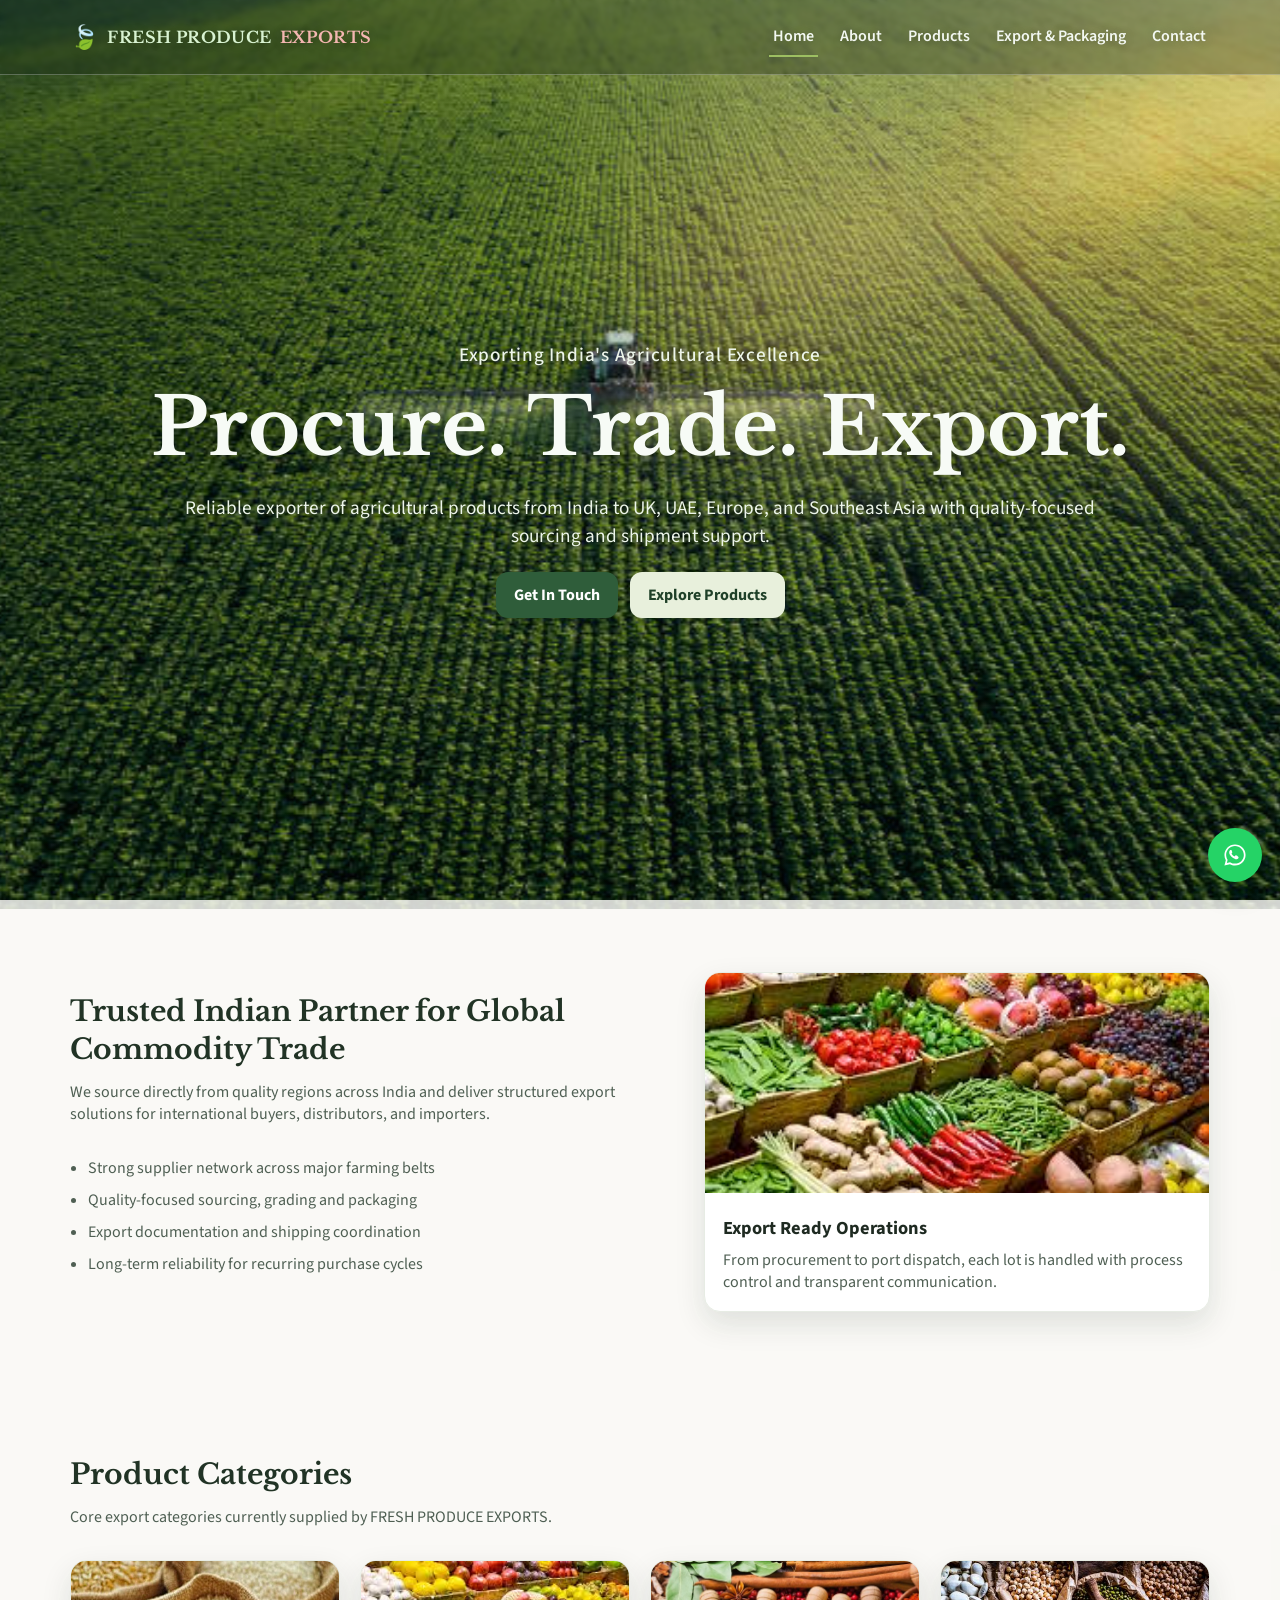
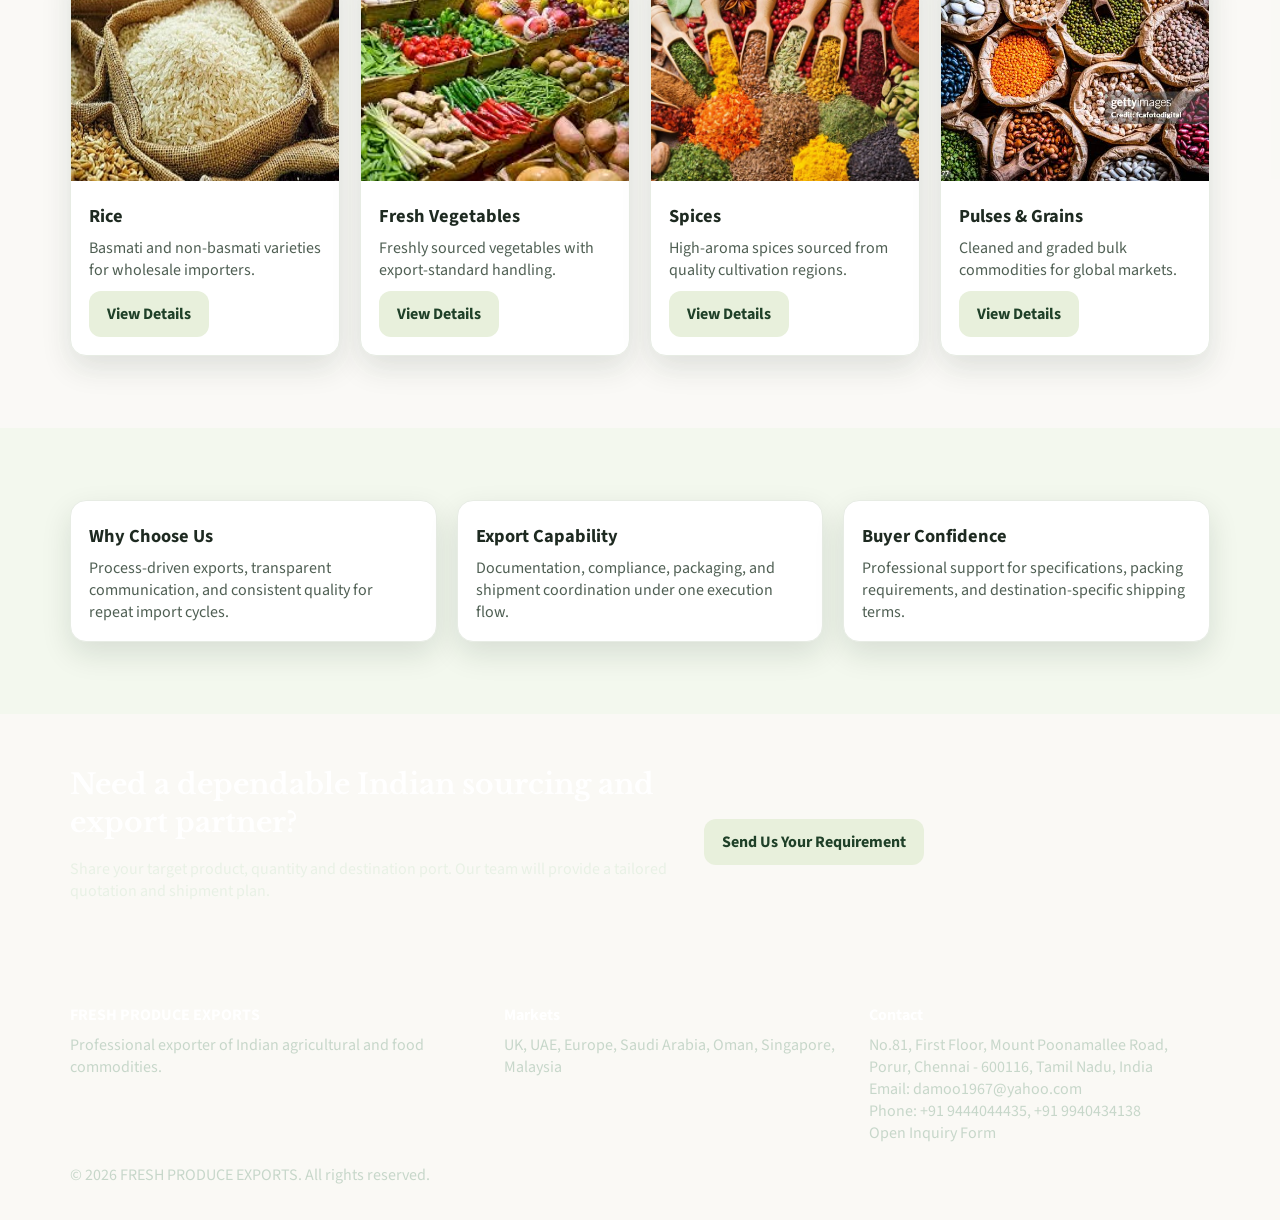
==== index.html @ 6c0fde89 "Initial commit - static export website" ====
﻿<!doctype html>
<html lang="en">
<head>
  <meta charset="utf-8" />
  <meta name="viewport" content="width=device-width, initial-scale=1" />
  <title>FRESH PRODUCE EXPORTS | Agricultural Exporter from India</title>
  <meta name="description" content="FRESH PRODUCE EXPORTS is a reliable Indian exporter of rice, vegetables, spices, pulses and grains to global markets." />
  <link rel="preconnect" href="https://fonts.googleapis.com" />
  <link rel="preconnect" href="https://fonts.gstatic.com" crossorigin />
  <link href="https://fonts.googleapis.com/css2?family=Libre+Baskerville:wght@400;700&family=Source+Sans+3:wght@400;600;700&display=swap" rel="stylesheet" />
  <link rel="stylesheet" href="styles.css" />
</head>
<body class="home-page">
  <header class="topbar">
    <div class="container nav-wrap">
      <a class="brand" href="index.html">FRESH PRODUCE <span>EXPORTS</span></a>
      <button class="menu-btn" type="button" aria-label="Open navigation">Menu</button>
      <nav class="nav-links">
        <a href="index.html">Home</a>
        <a href="about.html">About</a>
        <a href="products.html">Products</a>
        <a href="export-packaging.html">Export & Packaging</a>
        <a href="contact.html">Contact</a>
      </nav>
    </div>
  </header>

  <section class="hero cover-hero">
    <div class="container hero-content">
      <p class="cover-kicker">Exporting India's Agricultural Excellence</p>
      <h1>Procure. Trade. Export.</h1>
      <p>Reliable exporter of agricultural products from India to UK, UAE, Europe, and Southeast Asia with quality-focused sourcing and shipment support.</p>
      <div class="hero-cta">
        <a class="btn btn-primary" href="contact.html">Get In Touch</a>
        <a class="btn btn-soft" href="#home-content">Explore Products</a>
      </div>
    </div>
  </section>

  <section id="home-content" class="section reveal">
    <div class="container split">
      <div>
        <h2 class="section-title">Trusted Indian Partner for Global Commodity Trade</h2>
        <p class="section-subtitle">We source directly from quality regions across India and deliver structured export solutions for international buyers, distributors, and importers.</p>
        <ul class="list">
          <li>Strong supplier network across major farming belts</li>
          <li>Quality-focused sourcing, grading and packaging</li>
          <li>Export documentation and shipping coordination</li>
          <li>Long-term reliability for recurring purchase cycles</li>
        </ul>
      </div>
      <div class="card">
        <img src="source image- product categories/comon vegetables image.jpg" alt="Indian agricultural produce preparation" />
        <div class="card-body">
          <h3>Export Ready Operations</h3>
          <p>From procurement to port dispatch, each lot is handled with process control and transparent communication.</p>
        </div>
      </div>
    </div>
  </section>

  <section class="section reveal" id="categories">
    <div class="container">
      <h2 class="section-title">Product Categories</h2>
      <p class="section-subtitle">Core export categories currently supplied by FRESH PRODUCE EXPORTS.</p>
      <div class="grid grid-4">
        <article class="card">
          <img src="source image- product categories/comon rice image.jpg" alt="Rice category" />
          <div class="card-body"><h3>Rice</h3><p>Basmati and non-basmati varieties for wholesale importers.</p><p style="margin-top:10px"><a class="btn btn-soft" href="rice.html">View Details</a></p></div>
        </article>
        <article class="card">
          <img src="source image- product categories/comon vegetables image.jpg" alt="Fresh vegetables category" />
          <div class="card-body"><h3>Fresh Vegetables</h3><p>Freshly sourced vegetables with export-standard handling.</p><p style="margin-top:10px"><a class="btn btn-soft" href="fresh-vegetables.html">View Details</a></p></div>
        </article>
        <article class="card">
          <img src="source image- product categories/comon spice images.jpg" alt="Spices category" />
          <div class="card-body"><h3>Spices</h3><p>High-aroma spices sourced from quality cultivation regions.</p><p style="margin-top:10px"><a class="btn btn-soft" href="spices.html">View Details</a></p></div>
        </article>
        <article class="card">
          <img src="source image- product categories/comon pules images.jpg" alt="Pulses and grains category" />
          <div class="card-body"><h3>Pulses &amp; Grains</h3><p>Cleaned and graded bulk commodities for global markets.</p><p style="margin-top:10px"><a class="btn btn-soft" href="pulses-grains.html">View Details</a></p></div>
        </article>
      </div>
    </div>
  </section>

  <section class="section reveal" style="background:#f3f8ee">
    <div class="container grid grid-3">
      <article class="card"><div class="card-body"><h3>Why Choose Us</h3><p>Process-driven exports, transparent communication, and consistent quality for repeat import cycles.</p></div></article>
      <article class="card"><div class="card-body"><h3>Export Capability</h3><p>Documentation, compliance, packaging, and shipment coordination under one execution flow.</p></div></article>
      <article class="card"><div class="card-body"><h3>Buyer Confidence</h3><p>Professional support for specifications, packing requirements, and destination-specific shipping terms.</p></div></article>
    </div>
  </section>

  <section class="cta-band reveal">
    <div class="container split">
      <div>
        <h2 class="section-title" style="color:#fff">Need a dependable Indian sourcing and export partner?</h2>
        <p>Share your target product, quantity and destination port. Our team will provide a tailored quotation and shipment plan.</p>
      </div>
      <div>
        <a class="btn btn-soft" href="contact.html">Send Us Your Requirement</a>
      </div>
    </div>
  </section>

  <footer class="footer reveal">
    <div class="container footer-grid">
      <div>
        <h4>FRESH PRODUCE EXPORTS</h4>
        <p>Professional exporter of Indian agricultural and food commodities.</p>
      </div>
      <div>
        <h4>Markets</h4>
        <p>UK, UAE, Europe, Saudi Arabia, Oman, Singapore, Malaysia</p>
      </div>
      <div>
        <h4>Contact</h4><p>No.81, First Floor, Mount Poonamallee Road, Porur, Chennai - 600116, Tamil Nadu, India</p><p>Email: <a href="mailto:damoo1967@yahoo.com">damoo1967@yahoo.com</a></p><p>Phone: <a href="tel:+919444044435">+91 9444044435</a>, <a href="tel:+919940434138">+91 9940434138</a></p><p><a href="contact.html">Open Inquiry Form</a></p>
      </div>
    </div>
    <div class="container" style="margin-top:20px"><p class="muted">&copy; <span class="js-year"></span> FRESH PRODUCE EXPORTS. All rights reserved.</p></div>
  </footer>

  <script src="script.js"></script>
</body>
</html>
---- styles.css ----
﻿:root {
  --primary: #2f5d3a;
  --primary-dark: #1f4028;
  --accent: #9dbf62;
  --earth: #7f6848;
  --sand: #f3efe6;
  --text: #1e2a21;
  --muted: #5e6b60;
  --white: #ffffff;
  --shadow: 0 12px 30px rgba(18, 42, 26, 0.12);
}

* {
  box-sizing: border-box;
}

html {
  scroll-behavior: smooth;
}

body {
  margin: 0;
  font-family: "Source Sans 3", "Segoe UI", sans-serif;
  color: var(--text);
  background: #faf9f5;
  position: relative;
  --scroll-blur: 0;
  --scroll-tint: 0;
}

body::before {
  content: "";
  position: fixed;
  inset: 0;
  z-index: -2;
  background-image: url("assets/background photo.jpg");
  background-size: cover;
  background-position: center;
  background-repeat: no-repeat;
  filter: blur(calc(var(--scroll-blur) * 1px));
  transform: scale(1.02);
}

body::after {
  content: "";
  position: fixed;
  inset: 0;
  z-index: -1;
  background: rgba(10, 24, 14, var(--scroll-tint));
}
img {
  max-width: 100%;
  display: block;
}

a {
  color: inherit;
  text-decoration: none;
}

.container {
  width: min(1140px, 92%);
  margin: 0 auto;
}

.section {
  padding: 72px 0;
}

.section-title {
  font-family: "Libre Baskerville", Georgia, serif;
  font-size: clamp(1.6rem, 2.2vw, 2.2rem);
  line-height: 1.35;
  margin: 0 0 12px;
}

.section-subtitle {
  color: var(--muted);
  margin: 0 0 32px;
}

.topbar {
  position: sticky;
  top: 0;
  z-index: 40;
  background: rgba(255, 255, 255, 0.94);
  backdrop-filter: blur(8px);
  border-bottom: 1px solid #e6ebdf;
}

.nav-wrap {
  display: flex;
  align-items: center;
  justify-content: space-between;
  min-height: 74px;
  gap: 18px;
}

.brand {
  font-family: "Libre Baskerville", Georgia, serif;
  display: inline-flex;
  align-items: center;
  gap: 8px;
  color: #2f7d32;
  font-weight: 700;
  letter-spacing: 0.4px;
}

.brand::before {
  content: "🍃";
  font-size: 1.45em;
  line-height: 1;
}

.brand span {
  color: #c53a2f;
}

.nav-links {
  display: flex;
  gap: 18px;
  align-items: center;
}

.nav-links a {
  padding: 8px 4px;
  color: #2f4435;
  font-weight: 600;
  border-bottom: 2px solid transparent;
}

.nav-links a.active,
.nav-links a:hover {
  border-color: var(--accent);
  color: var(--primary-dark);
}

.menu-btn {
  display: none;
  border: 1px solid #d8dfd3;
  background: #fff;
  border-radius: 10px;
  padding: 7px 10px;
  cursor: pointer;
}

.btn {
  display: inline-block;
  padding: 12px 18px;
  border-radius: 12px;
  font-weight: 700;
  transition: 0.2s ease;
}

.btn-primary {
  background: var(--primary);
  color: var(--white);
}

.btn-primary:hover {
  background: var(--primary-dark);
}

.btn-soft {
  background: #e8f0dc;
  color: var(--primary-dark);
}

.hero {
  position: relative;
  min-height: 78vh;
  display: grid;
  place-items: center;
  isolation: isolate;
  color: #fff;
}

.hero::before {
  content: "";
  position: absolute;
  inset: 0;
  background: linear-gradient(rgba(10, 20, 14, 0.16), rgba(10, 20, 14, 0.12));
  z-index: -1;
}

.hero-content {
  text-align: left;
  padding: 80px 0;
}

.hero h1 {
  font-family: "Libre Baskerville", Georgia, serif;
  font-size: clamp(2rem, 4.2vw, 3.7rem);
  line-height: 1.18;
  max-width: 840px;
  margin: 0 0 16px;
}

.hero p {
  max-width: 720px;
  color: #e9efe6;
  font-size: clamp(1rem, 1.8vw, 1.2rem);
}

.hero-cta {
  margin-top: 22px;
  display: flex;
  flex-wrap: wrap;
  gap: 12px;
}

.grid {
  display: grid;
  gap: 20px;
}

.grid-2 {
  grid-template-columns: repeat(2, minmax(0, 1fr));
}

.grid-3 {
  grid-template-columns: repeat(3, minmax(0, 1fr));
}

.grid-4 {
  grid-template-columns: repeat(4, minmax(0, 1fr));
}

.card {
  background: #fff;
  border: 1px solid #e7ece4;
  border-radius: 16px;
  overflow: hidden;
  box-shadow: var(--shadow);
}

.card-body {
  padding: 18px;
}

.card h3 {
  margin: 4px 0 8px;
  font-size: 1.15rem;
}

.card p {
  margin: 0;
  color: var(--muted);
}

.card img {
  width: 100%;
  height: 220px;
  object-fit: cover;
}

.split {
  display: grid;
  grid-template-columns: 1.2fr 1fr;
  gap: 26px;
  align-items: center;
}

.list {
  padding-left: 18px;
  color: var(--muted);
}

.list li {
  margin: 10px 0;
}

.pill-row {
  display: flex;
  flex-wrap: wrap;
  gap: 10px;
}

.pill {
  border: 1px solid #d8e5d2;
  background: #f6faef;
  color: #2f503a;
  padding: 8px 12px;
  border-radius: 100px;
  font-weight: 600;
}

.cta-band {
  background: linear-gradient(112deg, #2f5d3a 0%, #4e7a42 52%, #789b4c 100%);
  color: #fff;
  padding: 52px 0;
}

.cta-band p {
  color: #e8f1e5;
}

table {
  width: 100%;
  border-collapse: collapse;
  background: #fff;
  border: 1px solid #e4ebdf;
  border-radius: 12px;
  overflow: hidden;
}

th, td {
  text-align: left;
  padding: 12px;
  border-bottom: 1px solid #edf2e9;
  font-size: 0.96rem;
}

th {
  background: #f2f7eb;
  color: #2a4934;
}

.world-map {
  background: linear-gradient(180deg, #f4f8f0 0%, #e6efe0 100%);
  border: 1px solid #d8e7d1;
  border-radius: 16px;
  padding: 18px;
}

.contact-wrap {
  display: grid;
  gap: 22px;
  grid-template-columns: 1fr 1.05fr;
}

form {
  background: #fff;
  border: 1px solid #e2eadd;
  border-radius: 16px;
  padding: 20px;
  box-shadow: var(--shadow);
}

.field {
  margin-bottom: 14px;
}

label {
  display: block;
  margin-bottom: 6px;
  font-weight: 600;
}

input, textarea, select {
  width: 100%;
  border: 1px solid #cfd9cb;
  border-radius: 10px;
  padding: 11px 12px;
  font: inherit;
}

textarea {
  min-height: 120px;
  resize: vertical;
}

.footer {
  background: #152c1e;
  color: #dde8df;
  padding: 34px 0;
}

.footer-grid {
  display: grid;
  gap: 24px;
  grid-template-columns: 1.2fr 1fr 1fr;
}

.footer h4 {
  margin: 0 0 8px;
  color: #fff;
}

.footer p,
.footer a {
  color: #c7d7ca;
  margin: 0;
}

.muted {
  color: var(--muted);
}

@media (max-width: 980px) {
  .grid-4 {
    grid-template-columns: repeat(2, minmax(0, 1fr));
  }

  .grid-3 {
    grid-template-columns: repeat(2, minmax(0, 1fr));
  }

  .split,
  .contact-wrap,
  .footer-grid {
    grid-template-columns: 1fr;
  }
}

@media (max-width: 980px) {
  .cover-hero h1 {
    white-space: normal;
  }
}

@media (max-width: 740px) {
  .menu-btn {
    display: block;
  }

  .nav-links {
    position: absolute;
    left: 0;
    right: 0;
    top: 74px;
    background: #fff;
    border-bottom: 1px solid #dde6d8;
    display: none;
    flex-direction: column;
    padding: 14px;
    align-items: flex-start;
  }

  .nav-links.open {
    display: flex;
  }

  .grid-4,
  .grid-3,
  .grid-2 {
    grid-template-columns: 1fr;
  }

  .hero {
    min-height: 72vh;
  }
}






/* Home cover hero + scroll transitions */
.home-page .topbar {
  position: fixed;
  width: 100%;
  background: rgba(18, 34, 24, 0.14);
  border-bottom: 1px solid rgba(255, 255, 255, 0.22);
  backdrop-filter: blur(2px);
  transition: background 0.35s ease, border-color 0.35s ease;
}

.home-page .topbar .brand {
  color: #d9f3d2;
  text-shadow: 0 1px 10px rgba(0, 0, 0, 0.22);
}

.home-page .topbar .brand span {
  color: #f3b6b1;
  text-shadow: 0 1px 10px rgba(0, 0, 0, 0.22);
}

.home-page .topbar .brand::before {
  color: #e6f8df;
  text-shadow: 0 1px 10px rgba(0, 0, 0, 0.22);
}

.home-page .topbar .nav-links a {
  color: #f6fff6;
}

.home-page .topbar.scrolled-nav {
  background: rgba(255, 255, 255, 0.95);
  border-bottom: 1px solid #dde6d8;
  backdrop-filter: blur(8px);
}

.home-page .topbar.scrolled-nav .brand {
  color: #2f7d32;
}

.home-page .topbar.scrolled-nav .brand span {
  color: #c53a2f;
}

.home-page .topbar.scrolled-nav .brand::before {
  color: #2f7d32;
}

.home-page .topbar.scrolled-nav .nav-links a {
  color: #2f4435;
}

.cover-hero {
  min-height: 100vh;
}

.cover-hero .hero-content {
  text-align: center;
  padding-top: 160px;
  padding-bottom: 120px;
}

.cover-kicker {
  letter-spacing: 0.04em;
  text-transform: none;
  font-size: 1.55rem;
  font-weight: 500;
  color: #f0f7ed;
  margin-bottom: 12px;
}

.cover-hero h1 {
  font-size: clamp(2.5rem, 6.2vw, 5.6rem);
  margin: 0 auto 16px;
  text-shadow: 0 10px 30px rgba(0, 0, 0, 0.32);
  text-align: center;
  width: 100%;
  max-width: none;
  white-space: nowrap;
}

.cover-hero p {
  max-width: 980px;
  margin-left: auto;
  margin-right: auto;
}

.cover-hero .hero-cta {
  justify-content: center;
}

.reveal {
  opacity: 0;
  transform: translateY(34px);
  transition: opacity 0.8s ease, transform 0.8s ease;
}

.reveal.visible {
  opacity: 1;
  transform: translateY(0);
}

@media (max-width: 980px) {
  .cover-hero h1 {
    white-space: normal;
  }
}

@media (max-width: 740px) {
  .home-page .topbar .nav-links {
    background: rgba(12, 20, 16, 0.9);
    border-bottom: 1px solid rgba(255, 255, 255, 0.25);
  }

  .home-page .topbar.scrolled-nav .nav-links {
    background: #fff;
    border-bottom: 1px solid #dde6d8;
  }

  .cover-hero .hero-content {
    padding-top: 140px;
    padding-bottom: 90px;
  }
}


/* Readability tuning across image-overlap areas */
.section {
  background: rgba(249, 250, 246, 0.84);
}

.cta-band,
.hero,
.cover-hero,
.footer {
  background: transparent;
}

.topbar {
  background: rgba(255, 255, 255, 0.9);
}

.home-page .topbar {
  background: rgba(14, 28, 18, 0.28);
  border-bottom: 1px solid rgba(255, 255, 255, 0.26);
}

.home-page .topbar .brand {
  color: #d9f3d2;
  text-shadow: 0 1px 10px rgba(0, 0, 0, 0.22);
}

.home-page .topbar .brand span {
  color: #f3b6b1;
  text-shadow: 0 1px 10px rgba(0, 0, 0, 0.22);
}

.home-page .topbar .brand::before {
  color: #e6f8df;
  text-shadow: 0 1px 10px rgba(0, 0, 0, 0.22);
}

.home-page .topbar .nav-links a {
  color: #f3f8f2;
  text-shadow: 0 1px 10px rgba(0, 0, 0, 0.22);
}

.home-page .topbar.scrolled-nav .brand,
.home-page .topbar.scrolled-nav .brand span,
.home-page .topbar.scrolled-nav .brand::before,
.home-page .topbar.scrolled-nav .nav-links a {
  text-shadow: none;
}

.hero h1,
.cover-hero h1 {
  color: #f7fbf6;
  text-shadow: 0 8px 24px rgba(0, 0, 0, 0.36);
}

.hero p,
.cover-hero p,
.cover-kicker {
  color: #edf5ea;
  text-shadow: 0 3px 12px rgba(0, 0, 0, 0.3);
}

.section-title {
  color: #213325;
}

.section-subtitle,
.card p,
.list,
.muted {
  color: #4f5f53;
}

@media (max-width: 740px) {
  .section {
    background: rgba(249, 250, 246, 0.9);
  }

  .home-page .topbar {
    background: rgba(12, 24, 16, 0.48);
  }
}

/* Floating WhatsApp button */
.whatsapp-float {
  position: fixed;
  right: 18px;
  bottom: 18px;
  width: 54px;
  height: 54px;
  border-radius: 50%;
  display: grid;
  place-items: center;
  background: #25d366;
  box-shadow: 0 10px 24px rgba(8, 53, 23, 0.28);
  z-index: 999;
  transition: transform 0.2s ease, box-shadow 0.2s ease;
}

.whatsapp-float:hover {
  transform: translateY(-2px);
  box-shadow: 0 14px 28px rgba(8, 53, 23, 0.35);
}

/* Product inquiry validation + status */
.input-error {
  border-color: #c63b3b !important;
  background: #fff6f6;
}

.field-error {
  margin-top: 6px;
  color: #c63b3b;
  font-size: 0.84rem;
  font-weight: 600;
}

.form-message {
  display: none;
  margin: 0 0 14px;
  padding: 11px 12px;
  border-radius: 10px;
  font-weight: 600;
}

.form-message.success {
  display: block;
  background: #e7f5ea;
  color: #1f6a35;
  border: 1px solid #b8e0c1;
}

.form-message.error {
  display: block;
  background: #fff1f1;
  color: #b03d3d;
  border: 1px solid #efc2c2;
}

/* Mobile tuning for inquiry actions */
@media (max-width: 740px) {
  input,
  textarea,
  select {
    font-size: 16px;
  }

  #productInquiryForm .hero-cta,
  #contactInquiryForm .hero-cta {
    flex-direction: column;
    align-items: stretch;
  }

  #productInquiryForm .hero-cta .btn,
  #contactInquiryForm .hero-cta .btn {
    width: 100%;
    text-align: center;
  }

  .whatsapp-float {
    right: 14px;
    bottom: 14px;
    width: 50px;
    height: 50px;
  }
}


/* Global markets layout */
.global-markets-layout {
  display: grid;
  grid-template-columns: 0.95fr 1.05fr;
  gap: 24px;
  align-items: start;
}

.global-map-small {
  max-width: 420px;
}

.global-map-small img {
  width: 100%;
  height: auto;
  border-radius: 12px;
  object-fit: cover;
}

.global-markets-list-wrap {
  background: #fff;
  border: 1px solid #d8e7d1;
  border-radius: 16px;
  padding: 18px;
  box-shadow: var(--shadow);
}

.arrow-list {
  list-style: none;
  margin: 0;
  padding: 0;
  color: #2e4a35;
}

.arrow-list li {
  margin: 10px 0;
  font-weight: 600;
}

.arrow-list li::before {
  content: "-> ";
  color: #2f7d32;
  font-weight: 700;
}

@media (max-width: 980px) {
  .global-markets-layout {
    grid-template-columns: 1fr;
  }

  .global-map-small {
    max-width: 100%;
  }
}
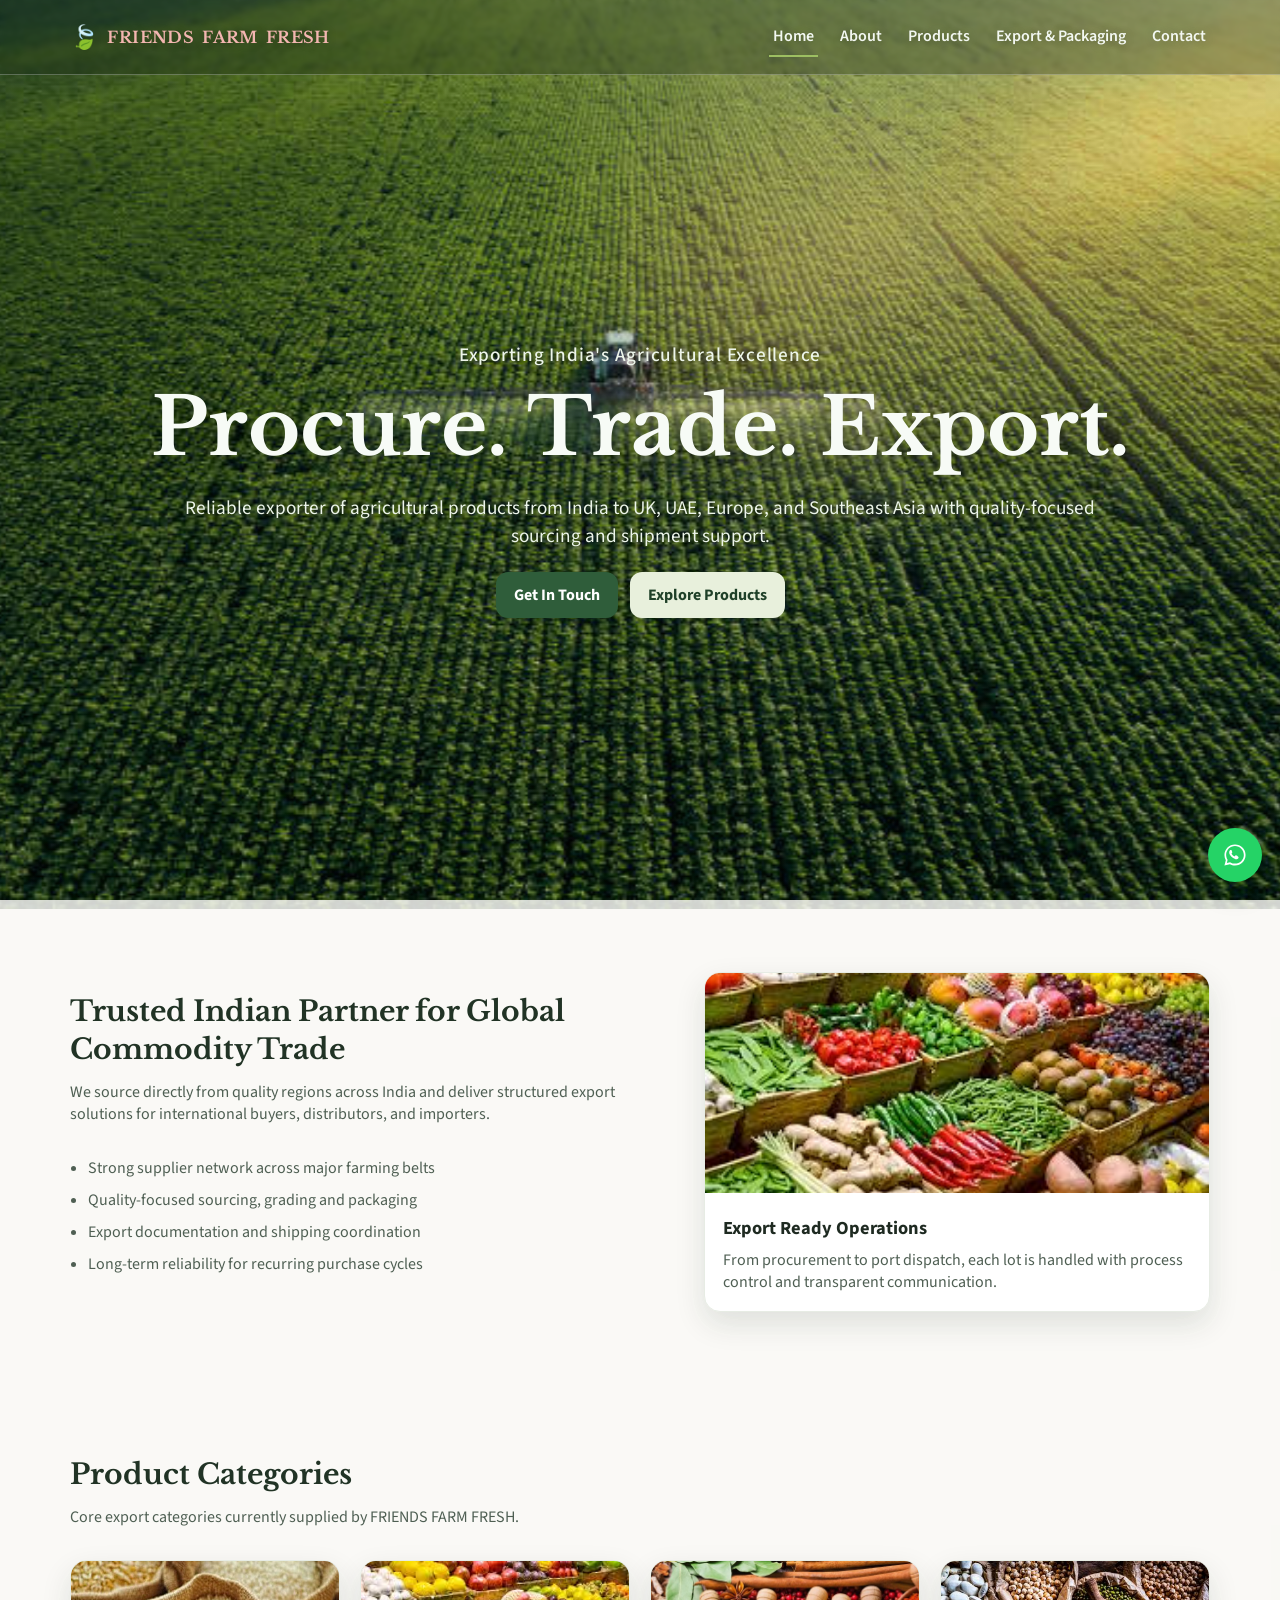
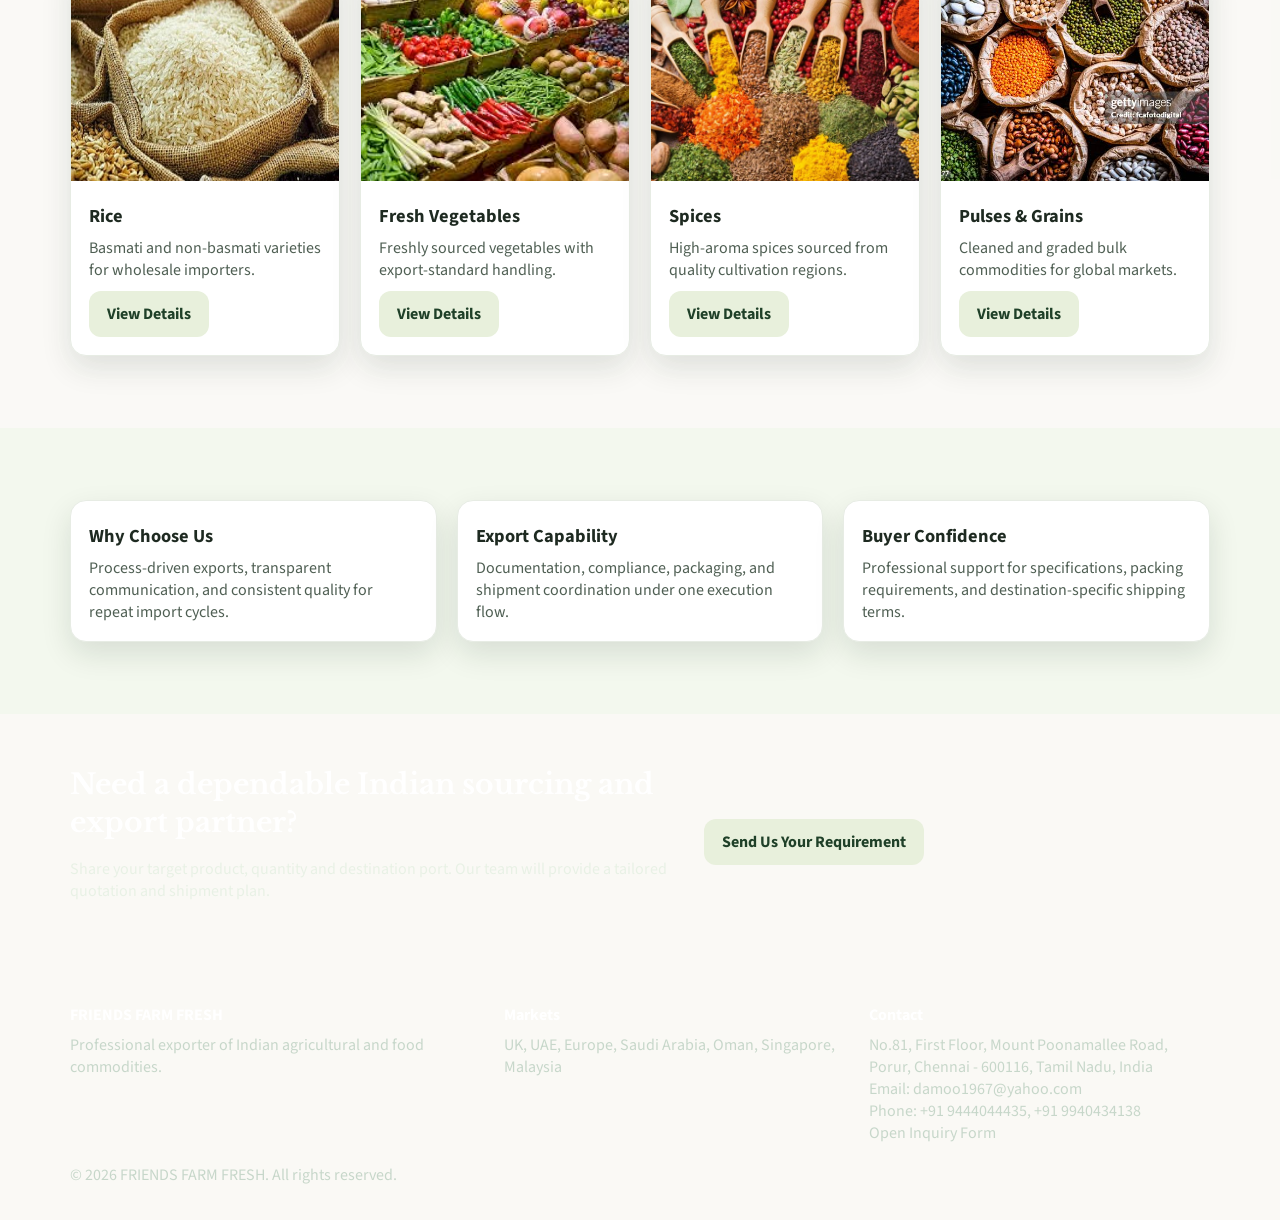
==== commit 38f21c55: "Update index.html for Friends Farm Fresh" ====
--- a/index.html
+++ b/index.html
@@ -3,8 +3,8 @@
 <head>
   <meta charset="utf-8" />
   <meta name="viewport" content="width=device-width, initial-scale=1" />
-  <title>FRESH PRODUCE EXPORTS | Agricultural Exporter from India</title>
-  <meta name="description" content="FRESH PRODUCE EXPORTS is a reliable Indian exporter of rice, vegetables, spices, pulses and grains to global markets." />
+  <title>FRIENDS FARM FRESH | Agricultural Exporter from India</title>
+  <meta name="description" content="FRIENDS FARM FRESH is a reliable Indian exporter of rice, vegetables, spices, pulses and grains to global markets." />
   <link rel="preconnect" href="https://fonts.googleapis.com" />
   <link rel="preconnect" href="https://fonts.gstatic.com" crossorigin />
   <link href="https://fonts.googleapis.com/css2?family=Libre+Baskerville:wght@400;700&family=Source+Sans+3:wght@400;600;700&display=swap" rel="stylesheet" />
@@ -13,7 +13,7 @@
 <body class="home-page">
   <header class="topbar">
     <div class="container nav-wrap">
-      <a class="brand" href="index.html">FRESH PRODUCE <span>EXPORTS</span></a>
+      <a class="brand" href="index.html"><span class="brand-word brand-friends"><span class="brand-initial">F</span>RIENDS</span> <span class="brand-word brand-farm"><span class="brand-initial">F</span>ARM</span> <span class="brand-word brand-fresh"><span class="brand-initial">F</span>RESH</span></a>
       <button class="menu-btn" type="button" aria-label="Open navigation">Menu</button>
       <nav class="nav-links">
         <a href="index.html">Home</a>
@@ -62,7 +62,7 @@
   <section class="section reveal" id="categories">
     <div class="container">
       <h2 class="section-title">Product Categories</h2>
-      <p class="section-subtitle">Core export categories currently supplied by FRESH PRODUCE EXPORTS.</p>
+      <p class="section-subtitle">Core export categories currently supplied by FRIENDS FARM FRESH.</p>
       <div class="grid grid-4">
         <article class="card">
           <img src="source image- product categories/comon rice image.jpg" alt="Rice category" />
@@ -107,7 +107,7 @@
   <footer class="footer reveal">
     <div class="container footer-grid">
       <div>
-        <h4>FRESH PRODUCE EXPORTS</h4>
+        <h4>FRIENDS FARM FRESH</h4>
         <p>Professional exporter of Indian agricultural and food commodities.</p>
       </div>
       <div>
@@ -118,13 +118,14 @@
         <h4>Contact</h4><p>No.81, First Floor, Mount Poonamallee Road, Porur, Chennai - 600116, Tamil Nadu, India</p><p>Email: <a href="mailto:damoo1967@yahoo.com">damoo1967@yahoo.com</a></p><p>Phone: <a href="tel:+919444044435">+91 9444044435</a>, <a href="tel:+919940434138">+91 9940434138</a></p><p><a href="contact.html">Open Inquiry Form</a></p>
       </div>
     </div>
-    <div class="container" style="margin-top:20px"><p class="muted">&copy; <span class="js-year"></span> FRESH PRODUCE EXPORTS. All rights reserved.</p></div>
+    <div class="container" style="margin-top:20px"><p class="muted">&copy; <span class="js-year"></span> FRIENDS FARM FRESH. All rights reserved.</p></div>
   </footer>
 
   <script src="script.js"></script>
 </body>
-</html>
-
-
-
-
+</html>
+
+
+
+
+
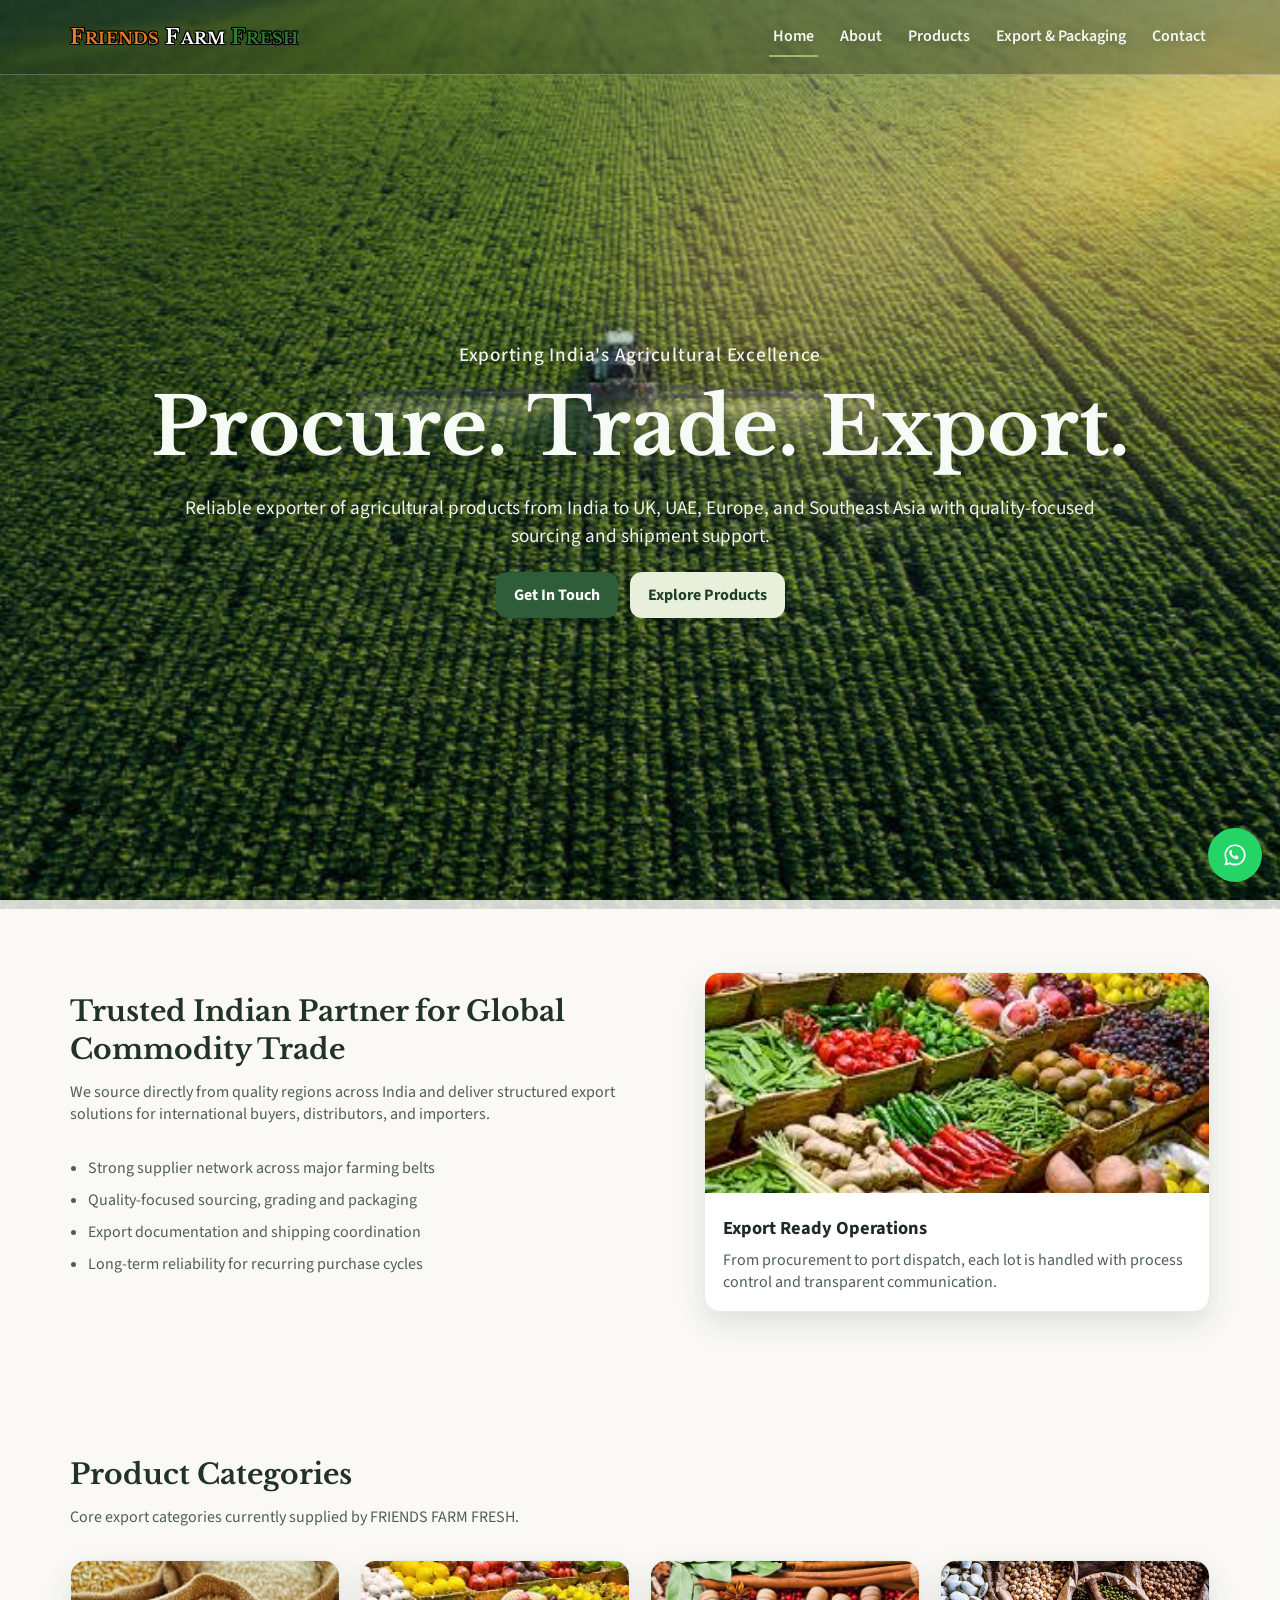
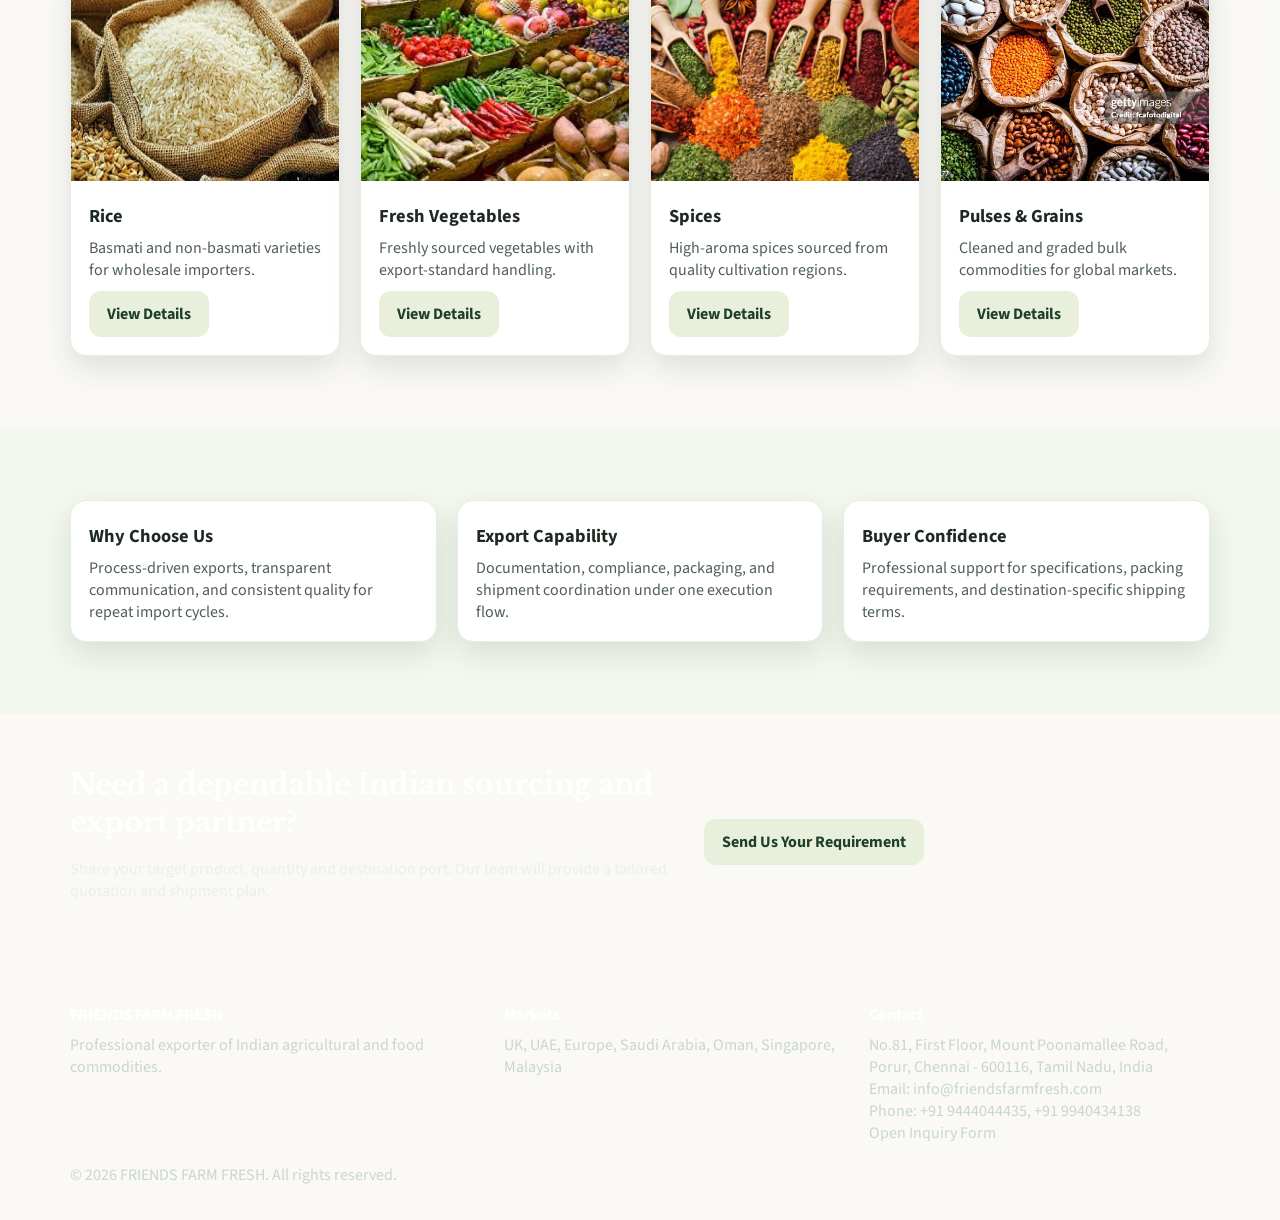
==== commit 84fba787: "Update index.html contact email" ====
--- a/index.html
+++ b/index.html
@@ -115,7 +115,7 @@
         <p>UK, UAE, Europe, Saudi Arabia, Oman, Singapore, Malaysia</p>
       </div>
       <div>
-        <h4>Contact</h4><p>No.81, First Floor, Mount Poonamallee Road, Porur, Chennai - 600116, Tamil Nadu, India</p><p>Email: <a href="mailto:damoo1967@yahoo.com">damoo1967@yahoo.com</a></p><p>Phone: <a href="tel:+919444044435">+91 9444044435</a>, <a href="tel:+919940434138">+91 9940434138</a></p><p><a href="contact.html">Open Inquiry Form</a></p>
+        <h4>Contact</h4><p>No.81, First Floor, Mount Poonamallee Road, Porur, Chennai - 600116, Tamil Nadu, India</p><p>Email: <a href="mailto:info@friendsfarmfresh.com">info@friendsfarmfresh.com</a></p><p>Phone: <a href="tel:+919444044435">+91 9444044435</a>, <a href="tel:+919940434138">+91 9940434138</a></p><p><a href="contact.html">Open Inquiry Form</a></p>
       </div>
     </div>
     <div class="container" style="margin-top:20px"><p class="muted">&copy; <span class="js-year"></span> FRIENDS FARM FRESH. All rights reserved.</p></div>
@@ -129,3 +129,4 @@
 
 
 
+
--- a/styles.css
+++ b/styles.css
@@ -26,7 +26,7 @@
   position: relative;
   --scroll-blur: 0;
   --scroll-tint: 0;
-}
+}
 
 body::before {
   content: "";
@@ -47,7 +47,7 @@
   inset: 0;
   z-index: -1;
   background: rgba(10, 24, 14, var(--scroll-tint));
-}
+}
 img {
   max-width: 100%;
   display: block;
@@ -99,23 +99,43 @@
 .brand {
   font-family: "Libre Baskerville", Georgia, serif;
   display: inline-flex;
-  align-items: center;
-  gap: 8px;
+  align-items: baseline;
+  gap: 6px;
+  font-weight: 700;
+  letter-spacing: 0.2px;
+  text-transform: uppercase;
+}
+
+.brand-word {
+  display: inline-flex;
+  align-items: baseline;
+  gap: 1px;
+  text-shadow:
+    0 0 1px #000,
+    1px 0 0 #000,
+    -1px 0 0 #000,
+    0 1px 0 #000,
+    0 -1px 0 #000,
+    1px 1px 0 #000,
+    -1px 1px 0 #000,
+    1px -1px 0 #000,
+    -1px -1px 0 #000;
+}
+.brand-initial {
+  font-size: 1.3em;
+  line-height: 1;
+}
+
+.brand-friends {
+  color: #e57a1f;
+}
+
+.brand-farm {
+  color: #ffffff;
+}
+.brand-fresh {
   color: #2f7d32;
-  font-weight: 700;
-  letter-spacing: 0.4px;
-}
-
-.brand::before {
-  content: "🍃";
-  font-size: 1.45em;
-  line-height: 1;
-}
-
-.brand span {
-  color: #c53a2f;
-}
-
+}
 .nav-links {
   display: flex;
   gap: 18px;
@@ -440,12 +460,12 @@
   .hero {
     min-height: 72vh;
   }
-}
-
-
-
-
-
+}
+
+
+
+
+
 
 /* Home cover hero + scroll transitions */
 .home-page .topbar {
@@ -458,17 +478,6 @@
 }
 
 .home-page .topbar .brand {
-  color: #d9f3d2;
-  text-shadow: 0 1px 10px rgba(0, 0, 0, 0.22);
-}
-
-.home-page .topbar .brand span {
-  color: #f3b6b1;
-  text-shadow: 0 1px 10px rgba(0, 0, 0, 0.22);
-}
-
-.home-page .topbar .brand::before {
-  color: #e6f8df;
   text-shadow: 0 1px 10px rgba(0, 0, 0, 0.22);
 }
 
@@ -480,18 +489,6 @@
   background: rgba(255, 255, 255, 0.95);
   border-bottom: 1px solid #dde6d8;
   backdrop-filter: blur(8px);
-}
-
-.home-page .topbar.scrolled-nav .brand {
-  color: #2f7d32;
-}
-
-.home-page .topbar.scrolled-nav .brand span {
-  color: #c53a2f;
-}
-
-.home-page .topbar.scrolled-nav .brand::before {
-  color: #2f7d32;
 }
 
 .home-page .topbar.scrolled-nav .nav-links a {
@@ -569,8 +566,8 @@
     padding-top: 140px;
     padding-bottom: 90px;
   }
-}
-
+}
+
 
 /* Readability tuning across image-overlap areas */
 .section {
@@ -594,17 +591,6 @@
 }
 
 .home-page .topbar .brand {
-  color: #d9f3d2;
-  text-shadow: 0 1px 10px rgba(0, 0, 0, 0.22);
-}
-
-.home-page .topbar .brand span {
-  color: #f3b6b1;
-  text-shadow: 0 1px 10px rgba(0, 0, 0, 0.22);
-}
-
-.home-page .topbar .brand::before {
-  color: #e6f8df;
   text-shadow: 0 1px 10px rgba(0, 0, 0, 0.22);
 }
 
@@ -613,13 +599,10 @@
   text-shadow: 0 1px 10px rgba(0, 0, 0, 0.22);
 }
 
-.home-page .topbar.scrolled-nav .brand,
-.home-page .topbar.scrolled-nav .brand span,
-.home-page .topbar.scrolled-nav .brand::before,
+.home-page .topbar.scrolled-nav .brand-word,
 .home-page .topbar.scrolled-nav .nav-links a {
   text-shadow: none;
 }
-
 .hero h1,
 .cover-hero h1 {
   color: #f7fbf6;
@@ -652,7 +635,7 @@
   .home-page .topbar {
     background: rgba(12, 24, 16, 0.48);
   }
-}
+}
 
 /* Floating WhatsApp button */
 .whatsapp-float {
@@ -673,7 +656,7 @@
 .whatsapp-float:hover {
   transform: translateY(-2px);
   box-shadow: 0 14px 28px rgba(8, 53, 23, 0.35);
-}
+}
 
 /* Product inquiry validation + status */
 .input-error {
@@ -708,7 +691,7 @@
   background: #fff1f1;
   color: #b03d3d;
   border: 1px solid #efc2c2;
-}
+}
 
 /* Mobile tuning for inquiry actions */
 @media (max-width: 740px) {
@@ -736,8 +719,8 @@
     width: 50px;
     height: 50px;
   }
-}
-
+}
+
 
 /* Global markets layout */
 .global-markets-layout {
@@ -792,5 +775,10 @@
   .global-map-small {
     max-width: 100%;
   }
-}
-
+}
+
+
+
+
+
+
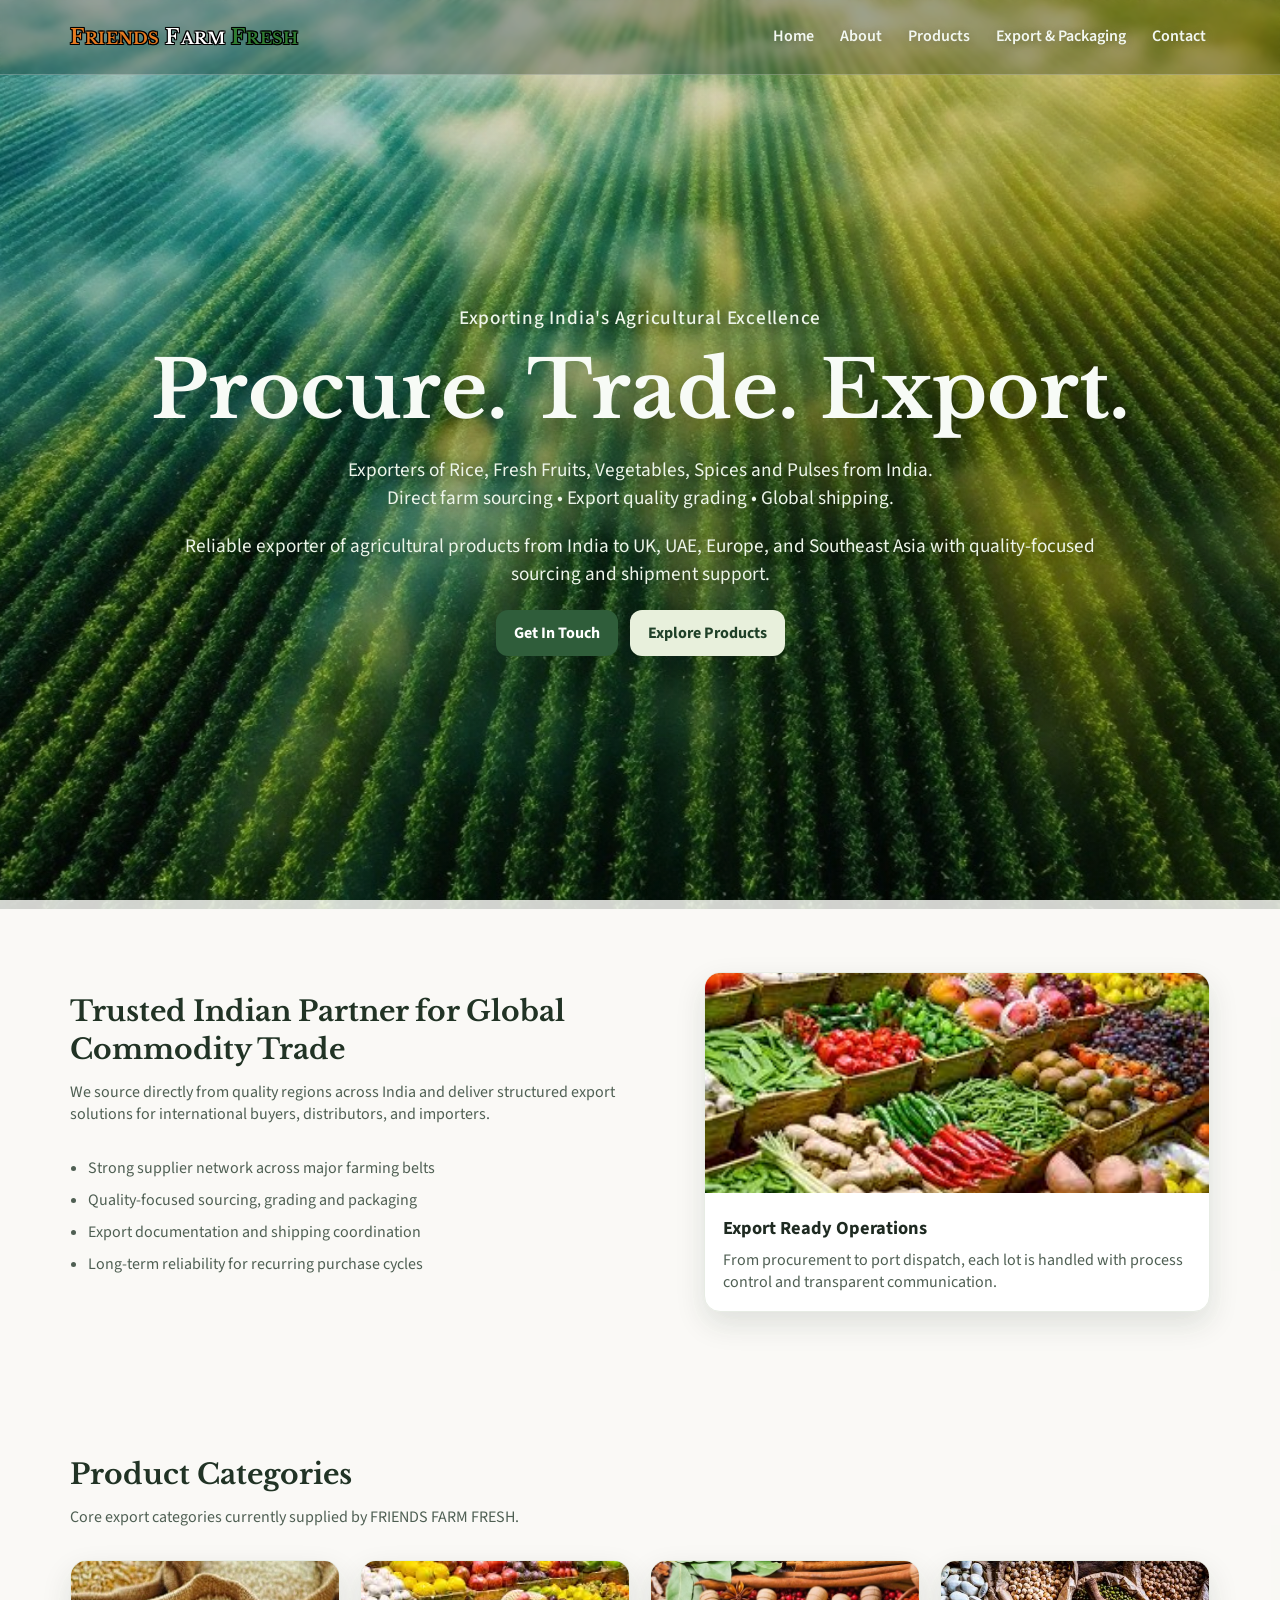
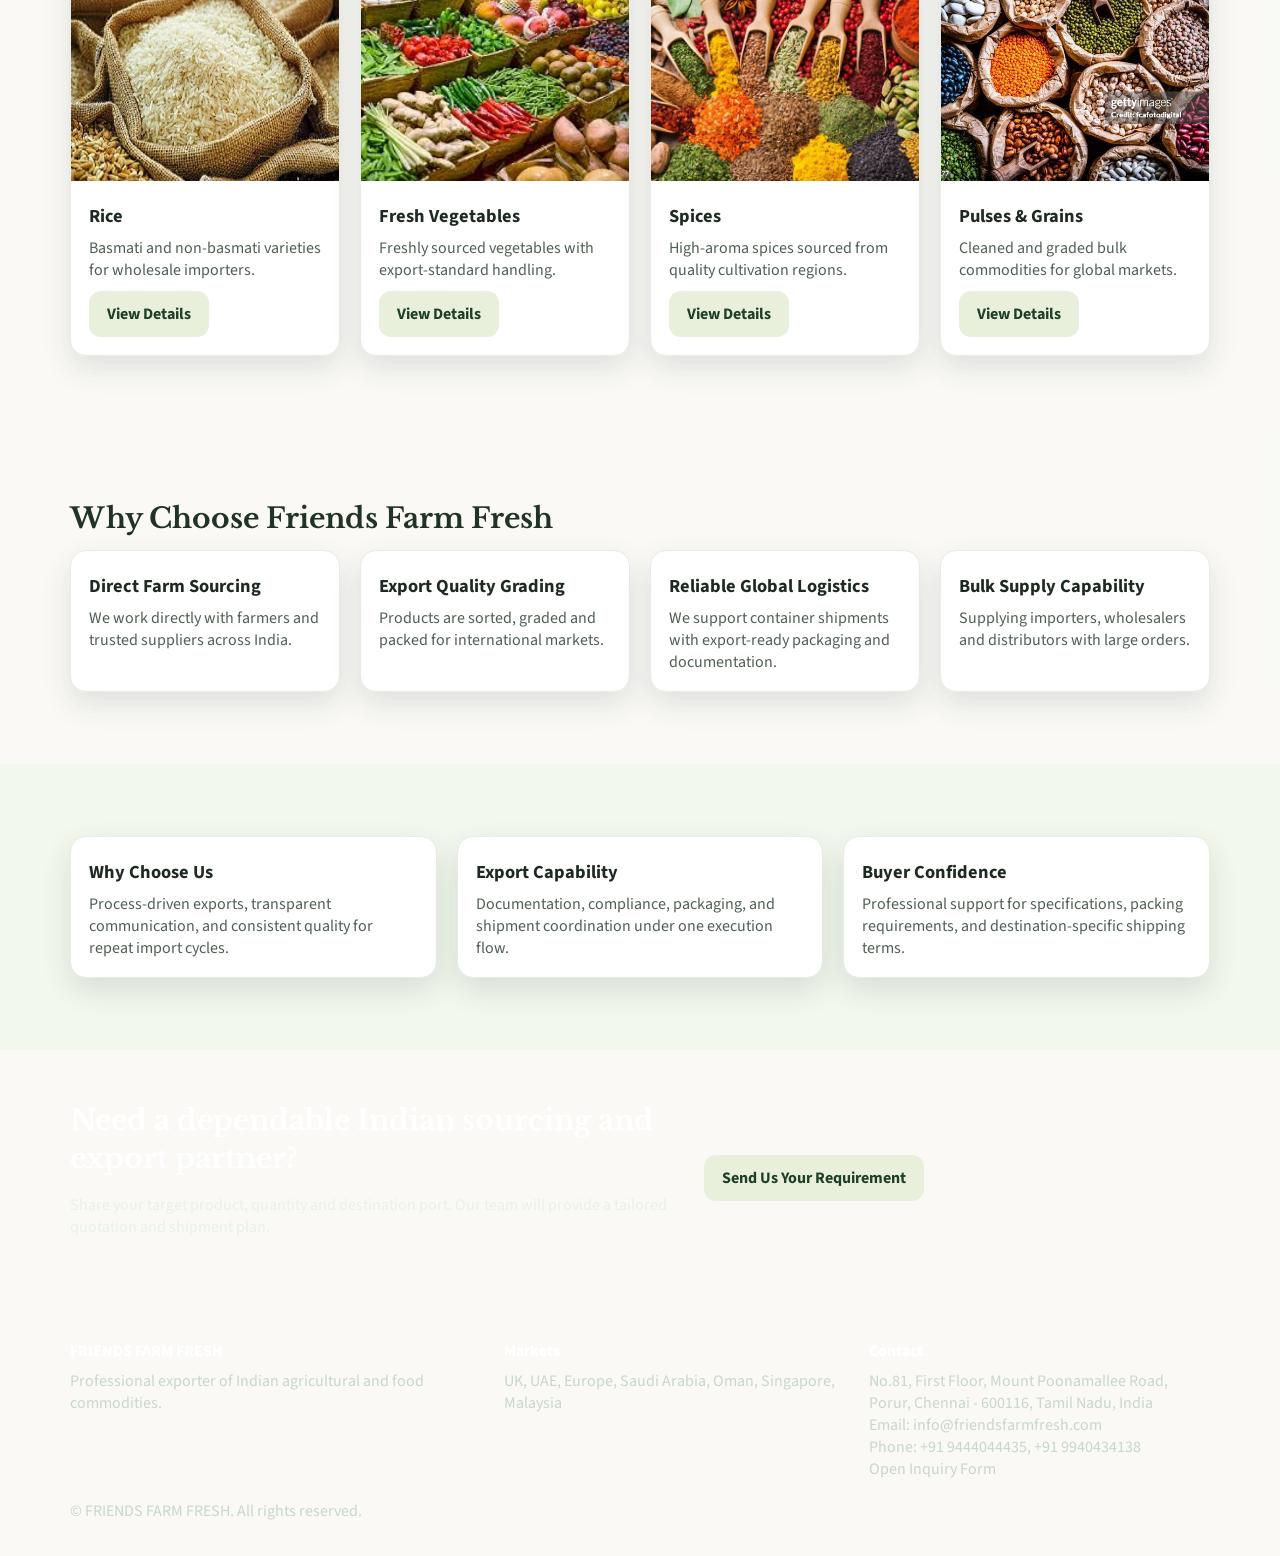
==== commit 1376a05e: "Update index.html content" ====
--- a/index.html
+++ b/index.html
@@ -29,7 +29,8 @@
     <div class="container hero-content">
       <p class="cover-kicker">Exporting India's Agricultural Excellence</p>
       <h1>Procure. Trade. Export.</h1>
-      <p>Reliable exporter of agricultural products from India to UK, UAE, Europe, and Southeast Asia with quality-focused sourcing and shipment support.</p>
+            <p>Exporters of Rice, Fresh Fruits, Vegetables, Spices and Pulses from India.<br>Direct farm sourcing • Export quality grading • Global shipping.</p>
+<p>Reliable exporter of agricultural products from India to UK, UAE, Europe, and Southeast Asia with quality-focused sourcing and shipment support.</p>
       <div class="hero-cta">
         <a class="btn btn-primary" href="contact.html">Get In Touch</a>
         <a class="btn btn-soft" href="#home-content">Explore Products</a>
@@ -84,7 +85,18 @@
     </div>
   </section>
 
-  <section class="section reveal" style="background:#f3f8ee">
+    <section class="section reveal">
+    <div class="container">
+      <h2 class="section-title">Why Choose Friends Farm Fresh</h2>
+      <div class="grid grid-4">
+        <article class="card"><div class="card-body"><h3>Direct Farm Sourcing</h3><p>We work directly with farmers and trusted suppliers across India.</p></div></article>
+        <article class="card"><div class="card-body"><h3>Export Quality Grading</h3><p>Products are sorted, graded and packed for international markets.</p></div></article>
+        <article class="card"><div class="card-body"><h3>Reliable Global Logistics</h3><p>We support container shipments with export-ready packaging and documentation.</p></div></article>
+        <article class="card"><div class="card-body"><h3>Bulk Supply Capability</h3><p>Supplying importers, wholesalers and distributors with large orders.</p></div></article>
+      </div>
+    </div>
+  </section>
+<section class="section reveal" style="background:#f3f8ee">
     <div class="container grid grid-3">
       <article class="card"><div class="card-body"><h3>Why Choose Us</h3><p>Process-driven exports, transparent communication, and consistent quality for repeat import cycles.</p></div></article>
       <article class="card"><div class="card-body"><h3>Export Capability</h3><p>Documentation, compliance, packaging, and shipment coordination under one execution flow.</p></div></article>
@@ -130,3 +142,4 @@
 
 
 
+
--- a/styles.css
+++ b/styles.css
@@ -33,15 +33,13 @@
   position: fixed;
   inset: 0;
   z-index: -2;
-  background-image: url("assets/background photo.jpg");
+  background-image: url("assets/1.jpg?v=20260311");
   background-size: cover;
   background-position: center;
   background-repeat: no-repeat;
   filter: blur(calc(var(--scroll-blur) * 1px));
   transform: scale(1.02);
-}
-
-body::after {
+}\nbody::after {
   content: "";
   position: fixed;
   inset: 0;
@@ -535,16 +533,20 @@
 }
 
 .reveal {
+  opacity: 1;
+  transform: none;
+}
+
+.js-enabled .reveal {
   opacity: 0;
   transform: translateY(34px);
   transition: opacity 0.8s ease, transform 0.8s ease;
 }
 
-.reveal.visible {
+.js-enabled .reveal.visible {
   opacity: 1;
   transform: translateY(0);
 }
-
 @media (max-width: 980px) {
   .cover-hero h1 {
     white-space: normal;
@@ -782,3 +784,8 @@
 
 
 
+
+
+
+
+
